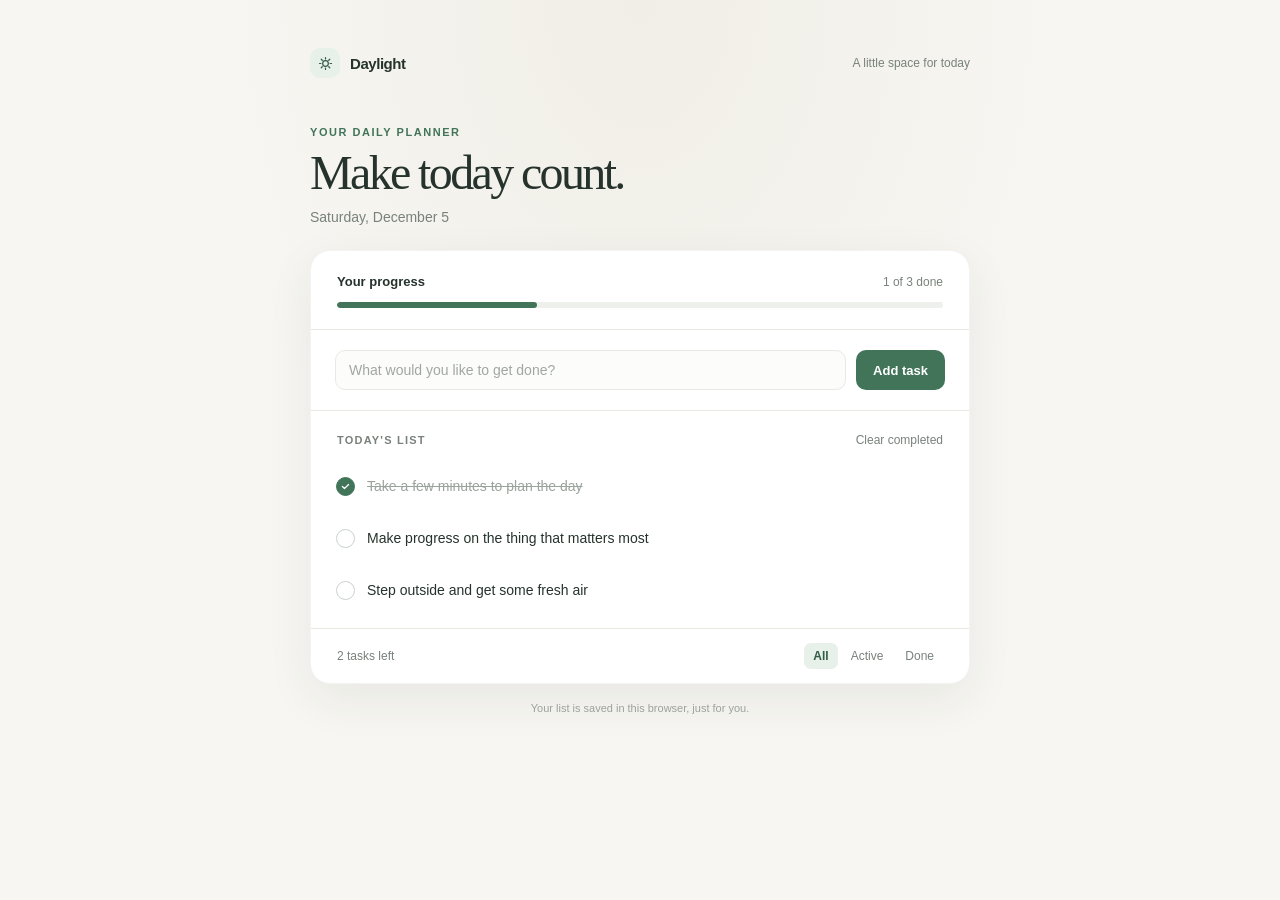
==== index.html @ 5125c072 "Publish Daylight planner on GitHub Pages Co-authored-by: Copilot <223556219+Copilot@users.noreply.gi" ====
<!doctype html>
<html lang="en">
  <head>
    <meta charset="utf-8">
    <meta name="viewport" content="width=device-width, initial-scale=1">
    <meta name="theme-color" content="#f7f6f2">
    <meta name="description" content="A small, calm daily planner that keeps your tasks in your browser.">
    <title>Daylight — your daily planner</title>
    <style>
      :root {
        color-scheme: light;
        --ink: #26332d;
        --muted: #78827b;
        --line: #e8e9e3;
        --paper: #fff;
        --canvas: #f7f6f2;
        --green: #42745a;
        --green-dark: #315b45;
        --mint: #e7f0e9;
        --orange: #e8a767;
        font-family: "Avenir Next", Avenir, "Segoe UI", sans-serif;
      }

      * { box-sizing: border-box; }

      body {
        min-width: 320px;
        min-height: 100vh;
        margin: 0;
        padding: 48px 20px;
        color: var(--ink);
        background:
          radial-gradient(ellipse at 50% 0%, #f0eee6 0, transparent 48%),
          var(--canvas);
      }

      button, input { font: inherit; }
      button { color: inherit; }

      .app {
        width: min(100%, 660px);
        margin: 0 auto;
      }

      .topbar {
        display: flex;
        align-items: center;
        justify-content: space-between;
        margin-bottom: 48px;
      }

      .brand {
        display: flex;
        align-items: center;
        gap: 10px;
        font-size: 15px;
        font-weight: 750;
        letter-spacing: -.03em;
      }

      .brand-mark {
        display: grid;
        width: 30px;
        height: 30px;
        place-items: center;
        border-radius: 10px;
        color: var(--green-dark);
        background: var(--mint);
      }

      .brand-mark svg { width: 17px; height: 17px; }

      .local-note {
        color: var(--muted);
        font-size: 12px;
      }

      .intro { margin-bottom: 25px; }

      .eyebrow {
        margin: 0 0 10px;
        color: var(--green);
        font-size: 11px;
        font-weight: 750;
        letter-spacing: .14em;
        text-transform: uppercase;
      }

      h1 {
        margin: 0;
        font-family: Georgia, "Times New Roman", serif;
        font-size: clamp(36px, 8vw, 48px);
        font-weight: 400;
        letter-spacing: -.055em;
        line-height: 1.05;
      }

      .date {
        margin: 11px 0 0;
        color: var(--muted);
        font-size: 14px;
      }

      .card {
        overflow: hidden;
        border: 1px solid rgba(38, 51, 45, .06);
        border-radius: 20px;
        background: var(--paper);
        box-shadow: 0 16px 48px rgba(38, 51, 45, .07);
      }

      .progress {
        padding: 23px 26px 21px;
        border-bottom: 1px solid var(--line);
      }

      .progress-copy {
        display: flex;
        align-items: baseline;
        justify-content: space-between;
        gap: 12px;
        margin-bottom: 13px;
        font-size: 13px;
      }

      .progress-copy strong { font-weight: 650; }
      .progress-copy span { color: var(--muted); font-size: 12px; }

      .progress-track {
        height: 6px;
        overflow: hidden;
        border-radius: 99px;
        background: #edf0eb;
      }

      .progress-fill {
        width: 0;
        height: 100%;
        border-radius: inherit;
        background: var(--green);
        transition: width 180ms ease;
      }

      .add-form {
        display: flex;
        gap: 10px;
        padding: 20px 24px;
        border-bottom: 1px solid var(--line);
      }

      .add-form input {
        width: 100%;
        min-width: 0;
        padding: 11px 13px;
        border: 1px solid var(--line);
        border-radius: 10px;
        outline: none;
        color: var(--ink);
        background: #fcfcfa;
        font-size: 14px;
        transition: border-color 150ms ease, box-shadow 150ms ease;
      }

      .add-form input::placeholder { color: #a0a7a1; }
      .add-form input:focus {
        border-color: #9ab5a1;
        box-shadow: 0 0 0 3px rgba(66, 116, 90, .1);
      }

      .add-button {
        flex: 0 0 auto;
        padding: 0 17px;
        border: 0;
        border-radius: 10px;
        color: white;
        background: var(--green);
        font-size: 13px;
        font-weight: 650;
        cursor: pointer;
        transition: background 150ms ease, transform 150ms ease;
      }

      .add-button:hover { background: var(--green-dark); }
      .add-button:active { transform: scale(.97); }

      .list-heading {
        display: flex;
        align-items: center;
        justify-content: space-between;
        padding: 18px 26px 9px;
      }

      .list-heading h2 {
        margin: 0;
        color: var(--muted);
        font-size: 11px;
        font-weight: 750;
        letter-spacing: .11em;
        text-transform: uppercase;
      }

      .clear-button {
        padding: 4px 0;
        border: 0;
        color: var(--muted);
        background: transparent;
        font-size: 12px;
        cursor: pointer;
      }

      .clear-button:hover { color: var(--green-dark); }

      .task-list {
        min-height: 100px;
        margin: 0;
        padding: 0 12px 12px;
        list-style: none;
      }

      .task {
        display: flex;
        align-items: center;
        gap: 12px;
        min-height: 52px;
        padding: 8px 13px;
        border-radius: 11px;
      }

      .task:hover { background: #fafbf8; }

      .task-check {
        display: grid;
        flex: 0 0 auto;
        width: 19px;
        height: 19px;
        padding: 0;
        place-items: center;
        border: 1.5px solid #cbd2cb;
        border-radius: 50%;
        background: transparent;
        cursor: pointer;
      }

      .task-check:hover { border-color: var(--green); }
      .task-check[aria-pressed="true"] {
        border-color: var(--green);
        color: white;
        background: var(--green);
      }

      .task-check svg { width: 11px; height: 11px; }

      .task-label {
        flex: 1;
        min-width: 0;
        overflow-wrap: anywhere;
        font-size: 14px;
        line-height: 1.4;
      }

      .task.is-complete .task-label {
        color: #9aa39c;
        text-decoration: line-through;
      }

      .delete-button {
        display: grid;
        flex: 0 0 auto;
        width: 30px;
        height: 30px;
        padding: 0;
        place-items: center;
        border: 0;
        border-radius: 8px;
        color: #9ba39d;
        background: transparent;
        cursor: pointer;
        opacity: 0;
      }

      .task:hover .delete-button, .delete-button:focus-visible { opacity: 1; }
      .delete-button:hover { color: #a44e3d; background: #f8eeeb; }
      .delete-button svg { width: 15px; height: 15px; }

      .empty-state {
        display: grid;
        min-height: 112px;
        padding: 20px;
        place-content: center;
        color: var(--muted);
        text-align: center;
      }

      .empty-state strong {
        margin-bottom: 5px;
        color: var(--ink);
        font-family: Georgia, "Times New Roman", serif;
        font-size: 17px;
        font-weight: 400;
      }

      .empty-state span { font-size: 12px; }

      .card-footer {
        display: flex;
        align-items: center;
        justify-content: space-between;
        gap: 12px;
        padding: 14px 26px;
        border-top: 1px solid var(--line);
        color: var(--muted);
        font-size: 12px;
      }

      .filters { display: flex; gap: 4px; }

      .filter-button {
        padding: 6px 9px;
        border: 0;
        border-radius: 7px;
        color: var(--muted);
        background: transparent;
        font-size: 12px;
        cursor: pointer;
      }

      .filter-button[aria-pressed="true"] {
        color: var(--green-dark);
        background: var(--mint);
        font-weight: 650;
      }

      .footer-note {
        margin: 18px 0 0;
        color: #9ba19b;
        font-size: 11px;
        text-align: center;
      }

      button:focus-visible {
        outline: 3px solid rgba(66, 116, 90, .3);
        outline-offset: 2px;
      }

      @media (max-width: 520px) {
        body { padding: 26px 14px; }
        .topbar { margin-bottom: 37px; }
        .local-note { font-size: 11px; }
        .progress { padding: 20px; }
        .add-form { padding: 17px 16px; }
        .list-heading { padding-right: 20px; padding-left: 20px; }
        .card-footer { padding: 12px 14px; }
        .delete-button { opacity: 1; }
      }
    </style>
  </head>
  <body>
    <main class="app">
      <header class="topbar">
        <div class="brand">
          <span class="brand-mark" aria-hidden="true">
            <svg viewBox="0 0 24 24" fill="none">
              <path d="M12 3.5v2M12 18.5v2M3.5 12h2m13 0h2M6 6l1.4 1.4m9.2 9.2L18 18m0-12-1.4 1.4m-9.2 9.2L6 18" stroke="currentColor" stroke-width="1.7" stroke-linecap="round"/>
              <circle cx="12" cy="12" r="4" stroke="currentColor" stroke-width="1.7"/>
            </svg>
          </span>
          Daylight
        </div>
        <span class="local-note">A little space for today</span>
      </header>

      <section class="intro" aria-labelledby="page-title">
        <p class="eyebrow">Your daily planner</p>
        <h1 id="page-title">Make today count.</h1>
        <p class="date" id="today-date"></p>
      </section>

      <section class="card" aria-label="Daily tasks">
        <div class="progress">
          <div class="progress-copy">
            <strong id="progress-label">Your progress</strong>
            <span id="progress-count" aria-live="polite"></span>
          </div>
          <div class="progress-track" role="progressbar" aria-label="Tasks completed" aria-valuemin="0" aria-valuemax="100" aria-valuenow="0" id="progress-bar">
            <div class="progress-fill" id="progress-fill"></div>
          </div>
        </div>

        <form class="add-form" id="task-form">
          <label class="sr-only" for="task-input">Add a task</label>
          <input id="task-input" name="task" type="text" placeholder="What would you like to get done?" maxlength="120" autocomplete="off" required>
          <button class="add-button" type="submit">Add task</button>
        </form>

        <div class="list-heading">
          <h2>Today's list</h2>
          <button class="clear-button" id="clear-completed" type="button">Clear completed</button>
        </div>
        <ul class="task-list" id="task-list" aria-live="polite"></ul>

        <footer class="card-footer">
          <span id="items-left"></span>
          <div class="filters" role="group" aria-label="Filter tasks">
            <button class="filter-button" type="button" data-filter="all" aria-pressed="true">All</button>
            <button class="filter-button" type="button" data-filter="active" aria-pressed="false">Active</button>
            <button class="filter-button" type="button" data-filter="completed" aria-pressed="false">Done</button>
          </div>
        </footer>
      </section>
      <p class="footer-note">Your list is saved in this browser, just for you.</p>
    </main>

    <style>
      .sr-only {
        position: absolute;
        width: 1px;
        height: 1px;
        overflow: hidden;
        clip: rect(0, 0, 0, 0);
        white-space: nowrap;
        clip-path: inset(50%);
      }
    </style>

    <script>
      const STORAGE_KEY = "daylight-tasks-v1";
      const starterTasks = [
        { id: 1, title: "Take a few minutes to plan the day", completed: true },
        { id: 2, title: "Make progress on the thing that matters most", completed: false },
        { id: 3, title: "Step outside and get some fresh air", completed: false }
      ];

      const taskForm = document.querySelector("#task-form");
      const taskInput = document.querySelector("#task-input");
      const taskList = document.querySelector("#task-list");
      const itemsLeft = document.querySelector("#items-left");
      const progressCount = document.querySelector("#progress-count");
      const progressFill = document.querySelector("#progress-fill");
      const progressBar = document.querySelector("#progress-bar");
      const clearCompletedButton = document.querySelector("#clear-completed");
      let tasks = loadTasks();
      let currentFilter = "all";

      function loadTasks() {
        const saved = localStorage.getItem(STORAGE_KEY);
        if (saved === null) {
          localStorage.setItem(STORAGE_KEY, JSON.stringify(starterTasks));
          return starterTasks.map((task) => ({ ...task }));
        }

        const parsed = JSON.parse(saved);
        if (!Array.isArray(parsed) || !parsed.every((task) =>
          Number.isInteger(task.id) &&
          typeof task.title === "string" &&
          typeof task.completed === "boolean"
        )) {
          throw new Error("Saved tasks have an unexpected format.");
        }
        return parsed;
      }

      function saveTasks() {
        localStorage.setItem(STORAGE_KEY, JSON.stringify(tasks));
      }

      function render() {
        const completedCount = tasks.filter((task) => task.completed).length;
        const activeCount = tasks.length - completedCount;
        const percentage = tasks.length === 0 ? 0 : Math.round((completedCount / tasks.length) * 100);
        const visibleTasks = tasks.filter((task) => {
          if (currentFilter === "active") return !task.completed;
          if (currentFilter === "completed") return task.completed;
          return true;
        });

        progressCount.textContent = `${completedCount} of ${tasks.length} done`;
        progressFill.style.width = `${percentage}%`;
        progressBar.setAttribute("aria-valuenow", String(percentage));
        itemsLeft.textContent = `${activeCount} ${activeCount === 1 ? "task" : "tasks"} left`;
        clearCompletedButton.disabled = completedCount === 0;
        clearCompletedButton.style.opacity = completedCount === 0 ? ".45" : "1";
        taskList.replaceChildren();

        if (visibleTasks.length === 0) {
          const empty = document.createElement("li");
          empty.className = "empty-state";
          const title = document.createElement("strong");
          const description = document.createElement("span");
          if (tasks.length === 0) {
            title.textContent = "A fresh start.";
            description.textContent = "Add a task above to get your day moving.";
          } else {
            title.textContent = currentFilter === "active" ? "All caught up." : "Nothing here yet.";
            description.textContent = currentFilter === "active" ? "You've completed every task." : "Try another filter to see your tasks.";
          }
          empty.append(title, description);
          taskList.append(empty);
          return;
        }

        for (const task of visibleTasks) {
          const item = document.createElement("li");
          item.className = `task${task.completed ? " is-complete" : ""}`;

          const check = document.createElement("button");
          check.className = "task-check";
          check.type = "button";
          check.setAttribute("aria-pressed", String(task.completed));
          check.setAttribute("aria-label", `${task.completed ? "Mark incomplete" : "Complete"}: ${task.title}`);
          if (task.completed) {
            check.innerHTML = '<svg viewBox="0 0 16 16" fill="none" aria-hidden="true"><path d="m3.5 8 3 3 6-6" stroke="currentColor" stroke-width="1.8" stroke-linecap="round" stroke-linejoin="round"/></svg>';
          }
          check.addEventListener("click", () => {
            task.completed = !task.completed;
            saveTasks();
            render();
          });

          const label = document.createElement("span");
          label.className = "task-label";
          label.textContent = task.title;

          const remove = document.createElement("button");
          remove.className = "delete-button";
          remove.type = "button";
          remove.setAttribute("aria-label", `Delete: ${task.title}`);
          remove.innerHTML = '<svg viewBox="0 0 20 20" fill="none" aria-hidden="true"><path d="M5 6h10m-8 0 .5 9h5L13 6m-4.5 0V4.5h3V6" stroke="currentColor" stroke-width="1.4" stroke-linecap="round" stroke-linejoin="round"/></svg>';
          remove.addEventListener("click", () => {
            tasks = tasks.filter((entry) => entry.id !== task.id);
            saveTasks();
            render();
          });

          item.append(check, label, remove);
          taskList.append(item);
        }
      }

      taskForm.addEventListener("submit", (event) => {
        event.preventDefault();
        const title = taskInput.value.trim();
        if (!title) return;
        tasks.push({ id: Date.now(), title, completed: false });
        saveTasks();
        taskInput.value = "";
        currentFilter = "all";
        updateFilters();
        render();
        taskInput.focus();
      });

      function updateFilters() {
        document.querySelectorAll(".filter-button").forEach((button) => {
          button.setAttribute("aria-pressed", String(button.dataset.filter === currentFilter));
        });
      }

      document.querySelectorAll(".filter-button").forEach((button) => {
        button.addEventListener("click", () => {
          currentFilter = button.dataset.filter;
          updateFilters();
          render();
        });
      });

      clearCompletedButton.addEventListener("click", () => {
        tasks = tasks.filter((task) => !task.completed);
        saveTasks();
        render();
      });

      document.querySelector("#today-date").textContent = new Intl.DateTimeFormat(undefined, {
        weekday: "long",
        month: "long",
        day: "numeric"
      }).format(new Date());

      render();
    </script>
  </body>
</html>
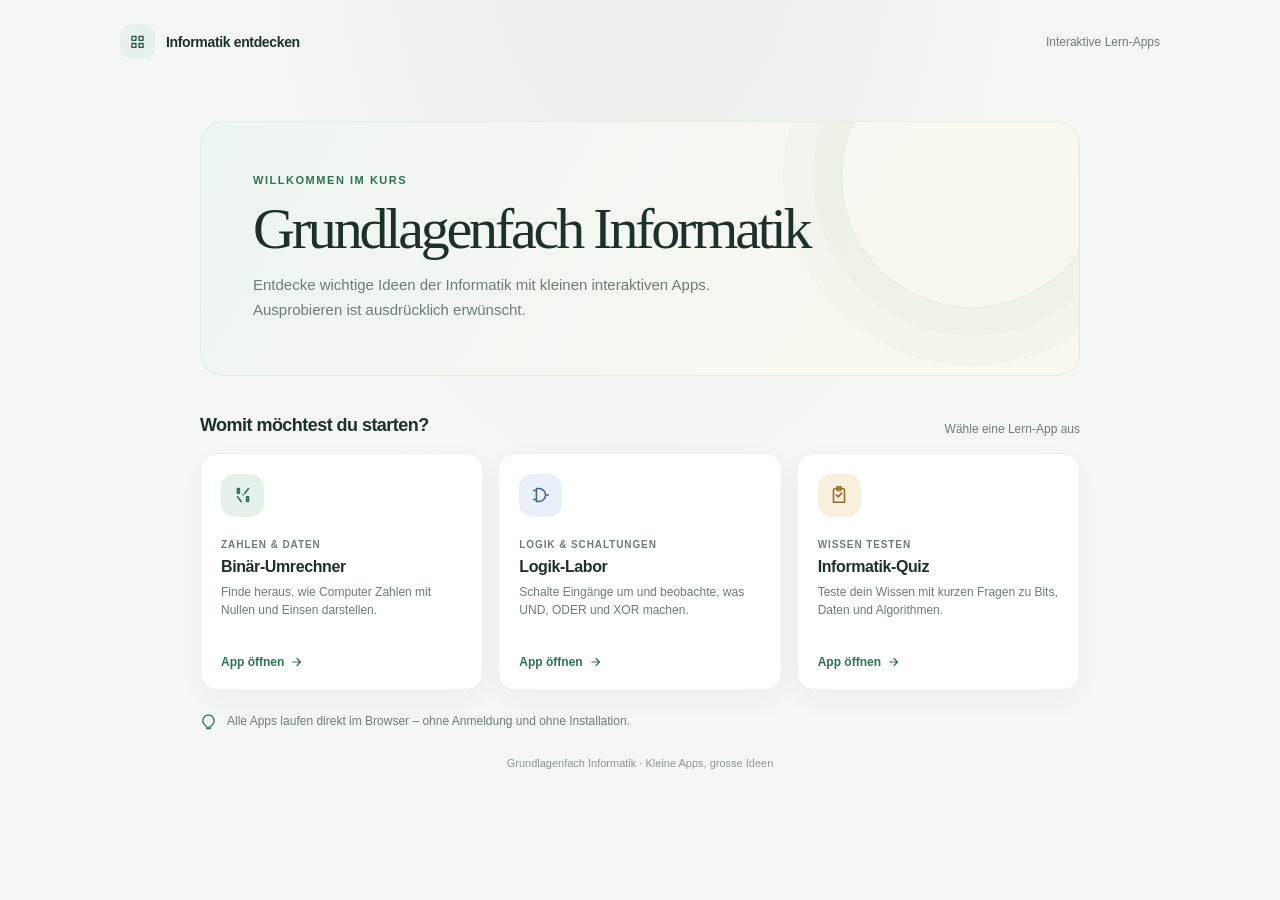
==== commit fa729180: "Add Informatik learning dashboard" ====
--- a/index.html
+++ b/index.html
@@ -1,23 +1,26 @@
 <!doctype html>
-<html lang="en">
+<html lang="de">
   <head>
     <meta charset="utf-8">
     <meta name="viewport" content="width=device-width, initial-scale=1">
-    <meta name="theme-color" content="#f7f6f2">
-    <meta name="description" content="A small, calm daily planner that keeps your tasks in your browser.">
-    <title>Daylight — your daily planner</title>
+    <meta name="theme-color" content="#f5f7f4">
+    <meta name="description" content="Interaktive Mini-Apps zum Entdecken der Grundlagen der Informatik.">
+    <title>Grundlagenfach Informatik</title>
     <style>
       :root {
         color-scheme: light;
-        --ink: #26332d;
-        --muted: #78827b;
-        --line: #e8e9e3;
+        --ink: #1e302a;
+        --muted: #6d7d75;
+        --line: #e4eae5;
         --paper: #fff;
-        --canvas: #f7f6f2;
-        --green: #42745a;
-        --green-dark: #315b45;
-        --mint: #e7f0e9;
-        --orange: #e8a767;
+        --canvas: #f5f7f4;
+        --green: #2f7253;
+        --green-dark: #22583f;
+        --mint: #e6f1e9;
+        --blue: #e9f0fa;
+        --blue-ink: #42638d;
+        --gold: #f8efdc;
+        --gold-ink: #9a6b22;
         font-family: "Avenir Next", Avenir, "Segoe UI", sans-serif;
       }
 
@@ -27,113 +30,438 @@
         min-width: 320px;
         min-height: 100vh;
         margin: 0;
-        padding: 48px 20px;
         color: var(--ink);
         background:
-          radial-gradient(ellipse at 50% 0%, #f0eee6 0, transparent 48%),
+          radial-gradient(ellipse at 50% -10%, #e8eee8 0, transparent 48%),
           var(--canvas);
       }
 
-      button, input { font: inherit; }
+      button, input, select { font: inherit; }
       button { color: inherit; }
-
-      .app {
-        width: min(100%, 660px);
-        margin: 0 auto;
-      }
-
-      .topbar {
+      [hidden] { display: none !important; }
+
+      .site-header {
         display: flex;
         align-items: center;
         justify-content: space-between;
-        margin-bottom: 48px;
+        width: min(100% - 40px, 1040px);
+        margin: 0 auto;
+        padding: 24px 0;
       }
 
       .brand {
+        display: flex;
+        align-items: center;
+        gap: 11px;
+        color: var(--ink);
+        font-size: 14px;
+        font-weight: 750;
+        letter-spacing: -.025em;
+        text-decoration: none;
+      }
+
+      .brand-mark {
+        display: grid;
+        width: 35px;
+        height: 35px;
+        place-items: center;
+        border-radius: 12px;
+        color: var(--green-dark);
+        background: var(--mint);
+      }
+
+      .brand-mark svg { width: 19px; height: 19px; }
+
+      .header-note {
+        color: var(--muted);
+        font-size: 12px;
+      }
+
+      .container {
+        width: min(100% - 40px, 880px);
+        margin: 0 auto;
+        padding: 38px 0 56px;
+      }
+
+      .hero {
+        position: relative;
+        overflow: hidden;
+        padding: clamp(29px, 6vw, 52px);
+        border: 1px solid rgba(47, 114, 83, .09);
+        border-radius: 24px;
+        background: linear-gradient(120deg, #edf5ef 0%, #f8f8f1 75%);
+      }
+
+      .hero::after {
+        position: absolute;
+        top: -76px;
+        right: -24px;
+        width: 260px;
+        height: 260px;
+        border: 1px solid rgba(47, 114, 83, .1);
+        border-radius: 50%;
+        box-shadow: 0 0 0 28px rgba(47, 114, 83, .025), 0 0 0 58px rgba(47, 114, 83, .025);
+        content: "";
+        pointer-events: none;
+      }
+
+      .eyebrow {
+        margin: 0 0 13px;
+        color: var(--green);
+        font-size: 11px;
+        font-weight: 800;
+        letter-spacing: .14em;
+        text-transform: uppercase;
+      }
+
+      h1, h2, h3, p { margin-top: 0; }
+
+      h1 {
+        max-width: 610px;
+        margin-bottom: 13px;
+        font-family: Georgia, "Times New Roman", serif;
+        font-size: clamp(36px, 8vw, 58px);
+        font-weight: 400;
+        letter-spacing: -.055em;
+        line-height: 1.03;
+      }
+
+      .hero-copy {
+        max-width: 520px;
+        margin: 0;
+        color: var(--muted);
+        font-size: 15px;
+        line-height: 1.7;
+      }
+
+      .section-heading {
+        display: flex;
+        align-items: end;
+        justify-content: space-between;
+        gap: 20px;
+        margin: 39px 0 17px;
+      }
+
+      .section-heading h2 {
+        margin: 0;
+        font-size: 18px;
+        font-weight: 700;
+        letter-spacing: -.03em;
+      }
+
+      .section-heading p {
+        margin: 0;
+        color: var(--muted);
+        font-size: 12px;
+      }
+
+      .app-grid {
+        display: grid;
+        grid-template-columns: repeat(3, minmax(0, 1fr));
+        gap: 15px;
+      }
+
+      .app-card {
+        display: flex;
+        min-height: 237px;
+        flex-direction: column;
+        align-items: flex-start;
+        padding: 20px;
+        border: 1px solid rgba(30, 48, 42, .07);
+        border-radius: 17px;
+        background: var(--paper);
+        box-shadow: 0 10px 28px rgba(30, 48, 42, .045);
+        text-align: left;
+        cursor: pointer;
+        transition: transform 160ms ease, box-shadow 160ms ease, border-color 160ms ease;
+      }
+
+      .app-card:hover {
+        transform: translateY(-3px);
+        border-color: rgba(47, 114, 83, .28);
+        box-shadow: 0 15px 32px rgba(30, 48, 42, .09);
+      }
+
+      .app-icon {
+        display: grid;
+        width: 43px;
+        height: 43px;
+        margin-bottom: 22px;
+        place-items: center;
+        border-radius: 14px;
+      }
+
+      .app-icon svg { width: 22px; height: 22px; }
+      .app-icon.green { color: var(--green); background: var(--mint); }
+      .app-icon.blue { color: var(--blue-ink); background: var(--blue); }
+      .app-icon.gold { color: var(--gold-ink); background: var(--gold); }
+
+      .app-topic {
+        margin-bottom: 8px;
+        color: var(--muted);
+        font-size: 10px;
+        font-weight: 750;
+        letter-spacing: .09em;
+        text-transform: uppercase;
+      }
+
+      .app-card h3 {
+        margin-bottom: 7px;
+        font-size: 16px;
+        font-weight: 700;
+        letter-spacing: -.025em;
+      }
+
+      .app-card p {
+        margin-bottom: 17px;
+        color: var(--muted);
+        font-size: 12px;
+        line-height: 1.55;
+      }
+
+      .card-link {
+        display: flex;
+        align-items: center;
+        gap: 6px;
+        margin-top: auto;
+        color: var(--green);
+        font-size: 12px;
+        font-weight: 700;
+      }
+
+      .card-link svg { width: 14px; height: 14px; }
+
+      .dashboard-note {
         display: flex;
         align-items: center;
         gap: 10px;
+        margin: 23px 0 0;
+        color: var(--muted);
+        font-size: 12px;
+      }
+
+      .dashboard-note svg {
+        flex: 0 0 auto;
+        width: 17px;
+        height: 17px;
+        color: var(--green);
+      }
+
+      .workspace {
+        padding: clamp(22px, 5vw, 36px);
+        border: 1px solid rgba(30, 48, 42, .07);
+        border-radius: 22px;
+        background: var(--paper);
+        box-shadow: 0 16px 48px rgba(30, 48, 42, .07);
+      }
+
+      .back-button {
+        display: inline-flex;
+        align-items: center;
+        gap: 7px;
+        margin-bottom: 30px;
+        padding: 0;
+        border: 0;
+        color: var(--muted);
+        background: transparent;
+        font-size: 12px;
+        cursor: pointer;
+      }
+
+      .back-button:hover { color: var(--green-dark); }
+      .back-button svg { width: 15px; height: 15px; }
+
+      .workspace h2 {
+        margin-bottom: 9px;
+        font-family: Georgia, "Times New Roman", serif;
+        font-size: clamp(30px, 6vw, 42px);
+        font-weight: 400;
+        letter-spacing: -.045em;
+      }
+
+      .workspace-intro {
+        max-width: 580px;
+        margin-bottom: 25px;
+        color: var(--muted);
+        font-size: 14px;
+        line-height: 1.65;
+      }
+
+      .demo-panel {
+        padding: 22px;
+        border: 1px solid var(--line);
+        border-radius: 15px;
+        background: #fbfcfa;
+      }
+
+      .demo-panel h3 {
+        margin-bottom: 15px;
+        font-size: 13px;
+        font-weight: 700;
+      }
+
+      .converter-grid {
+        display: grid;
+        grid-template-columns: 1fr auto 1fr;
+        align-items: end;
+        gap: 15px;
+      }
+
+      .field-label {
+        display: block;
+        margin-bottom: 8px;
+        color: var(--muted);
+        font-size: 11px;
+        font-weight: 700;
+      }
+
+      .text-field, .select-field {
+        width: 100%;
+        min-height: 46px;
+        padding: 10px 12px;
+        border: 1px solid #dfe6e0;
+        border-radius: 10px;
+        outline: none;
+        color: var(--ink);
+        background: white;
         font-size: 15px;
-        font-weight: 750;
-        letter-spacing: -.03em;
-      }
-
-      .brand-mark {
+      }
+
+      .text-field:focus, .select-field:focus {
+        border-color: #8eb19a;
+        box-shadow: 0 0 0 3px rgba(47, 114, 83, .1);
+      }
+
+      .text-field.binary {
+        font-family: "SFMono-Regular", Consolas, monospace;
+        letter-spacing: .06em;
+      }
+
+      .swap-mark {
         display: grid;
-        width: 30px;
-        height: 30px;
+        width: 32px;
+        height: 46px;
         place-items: center;
-        border-radius: 10px;
-        color: var(--green-dark);
+        color: #a4b0a7;
+        font-size: 20px;
+      }
+
+      .helper-text, .feedback {
+        min-height: 19px;
+        margin: 13px 0 0;
+        color: var(--muted);
+        font-size: 12px;
+        line-height: 1.5;
+      }
+
+      .button {
+        min-height: 41px;
+        padding: 0 15px;
+        border: 0;
+        border-radius: 9px;
+        color: white;
+        background: var(--green);
+        font-size: 12px;
+        font-weight: 700;
+        cursor: pointer;
+        transition: background 150ms ease, transform 150ms ease;
+      }
+
+      .button:hover { background: var(--green-dark); }
+      .button:active { transform: scale(.98); }
+      .button:disabled { cursor: not-allowed; opacity: .45; }
+      .button.secondary { color: var(--green-dark); background: var(--mint); }
+      .button.secondary:hover { background: #d8e9dc; }
+
+      .bit-row {
+        display: flex;
+        flex-wrap: wrap;
+        align-items: center;
+        gap: 13px;
+        margin: 15px 0 21px;
+      }
+
+      .bit-control {
+        display: flex;
+        align-items: center;
+        gap: 9px;
+        font-size: 13px;
+        font-weight: 700;
+      }
+
+      .bit-toggle {
+        display: grid;
+        width: 46px;
+        height: 44px;
+        place-items: center;
+        border: 1px solid #dfe6e0;
+        border-radius: 11px;
+        color: var(--muted);
+        background: white;
+        font-family: "SFMono-Regular", Consolas, monospace;
+        font-size: 20px;
+        cursor: pointer;
+      }
+
+      .bit-toggle[aria-checked="true"] {
+        border-color: var(--green);
+        color: white;
+        background: var(--green);
+      }
+
+      .gate-layout {
+        display: grid;
+        grid-template-columns: 1fr auto;
+        align-items: end;
+        gap: 18px;
+      }
+
+      .logic-result {
+        display: flex;
+        align-items: center;
+        gap: 14px;
+        min-height: 72px;
+        margin-top: 20px;
+        padding: 14px 16px;
+        border-radius: 12px;
         background: var(--mint);
       }
 
-      .brand-mark svg { width: 17px; height: 17px; }
-
-      .local-note {
-        color: var(--muted);
-        font-size: 12px;
-      }
-
-      .intro { margin-bottom: 25px; }
-
-      .eyebrow {
-        margin: 0 0 10px;
-        color: var(--green);
-        font-size: 11px;
-        font-weight: 750;
-        letter-spacing: .14em;
-        text-transform: uppercase;
-      }
-
-      h1 {
-        margin: 0;
-        font-family: Georgia, "Times New Roman", serif;
-        font-size: clamp(36px, 8vw, 48px);
-        font-weight: 400;
-        letter-spacing: -.055em;
-        line-height: 1.05;
-      }
-
-      .date {
-        margin: 11px 0 0;
-        color: var(--muted);
-        font-size: 14px;
-      }
-
-      .card {
-        overflow: hidden;
-        border: 1px solid rgba(38, 51, 45, .06);
-        border-radius: 20px;
-        background: var(--paper);
-        box-shadow: 0 16px 48px rgba(38, 51, 45, .07);
-      }
-
-      .progress {
-        padding: 23px 26px 21px;
-        border-bottom: 1px solid var(--line);
-      }
-
-      .progress-copy {
-        display: flex;
-        align-items: baseline;
+      .result-bit {
+        display: grid;
+        width: 42px;
+        height: 42px;
+        place-items: center;
+        border-radius: 12px;
+        color: white;
+        background: var(--green);
+        font-family: "SFMono-Regular", Consolas, monospace;
+        font-size: 22px;
+        font-weight: 700;
+      }
+
+      .logic-result p { margin: 0; font-size: 13px; font-weight: 700; }
+      .logic-result span { display: block; margin-top: 3px; color: var(--muted); font-size: 11px; font-weight: 400; }
+
+      .quiz-topline {
+        display: flex;
         justify-content: space-between;
         gap: 12px;
         margin-bottom: 13px;
-        font-size: 13px;
-      }
-
-      .progress-copy strong { font-weight: 650; }
-      .progress-copy span { color: var(--muted); font-size: 12px; }
-
-      .progress-track {
-        height: 6px;
+        color: var(--muted);
+        font-size: 11px;
+        font-weight: 700;
+      }
+
+      .quiz-progress {
+        height: 5px;
         overflow: hidden;
+        margin-bottom: 22px;
         border-radius: 99px;
-        background: #edf0eb;
-      }
-
-      .progress-fill {
+        background: #e9eee9;
+      }
+
+      .quiz-progress-fill {
         width: 0;
         height: 100%;
         border-radius: inherit;
@@ -141,441 +469,507 @@
         transition: width 180ms ease;
       }
 
-      .add-form {
-        display: flex;
-        gap: 10px;
-        padding: 20px 24px;
-        border-bottom: 1px solid var(--line);
-      }
-
-      .add-form input {
+      .quiz-question {
+        margin-bottom: 17px;
+        font-size: 18px;
+        font-weight: 650;
+        line-height: 1.4;
+      }
+
+      .quiz-answers { display: grid; gap: 9px; }
+
+      .answer-button {
         width: 100%;
-        min-width: 0;
-        padding: 11px 13px;
-        border: 1px solid var(--line);
+        padding: 12px 14px;
+        border: 1px solid #e1e8e2;
         border-radius: 10px;
-        outline: none;
-        color: var(--ink);
-        background: #fcfcfa;
-        font-size: 14px;
-        transition: border-color 150ms ease, box-shadow 150ms ease;
-      }
-
-      .add-form input::placeholder { color: #a0a7a1; }
-      .add-form input:focus {
-        border-color: #9ab5a1;
-        box-shadow: 0 0 0 3px rgba(66, 116, 90, .1);
-      }
-
-      .add-button {
-        flex: 0 0 auto;
-        padding: 0 17px;
-        border: 0;
-        border-radius: 10px;
-        color: white;
-        background: var(--green);
+        background: white;
         font-size: 13px;
-        font-weight: 650;
+        text-align: left;
         cursor: pointer;
-        transition: background 150ms ease, transform 150ms ease;
-      }
-
-      .add-button:hover { background: var(--green-dark); }
-      .add-button:active { transform: scale(.97); }
-
-      .list-heading {
-        display: flex;
-        align-items: center;
-        justify-content: space-between;
-        padding: 18px 26px 9px;
-      }
-
-      .list-heading h2 {
-        margin: 0;
-        color: var(--muted);
-        font-size: 11px;
-        font-weight: 750;
-        letter-spacing: .11em;
-        text-transform: uppercase;
-      }
-
-      .clear-button {
-        padding: 4px 0;
-        border: 0;
-        color: var(--muted);
-        background: transparent;
+        transition: border-color 130ms ease, background 130ms ease;
+      }
+
+      .answer-button:not(:disabled):hover {
+        border-color: #8eb19a;
+        background: #f4f8f4;
+      }
+
+      .answer-button:disabled { cursor: default; }
+      .answer-button.correct { border-color: #8ab59a; background: #eaf4ed; }
+      .answer-button.incorrect { border-color: #e3a79a; background: #fbefec; }
+
+      .quiz-feedback {
+        min-height: 20px;
+        margin: 13px 0;
+        color: var(--muted);
         font-size: 12px;
-        cursor: pointer;
-      }
-
-      .clear-button:hover { color: var(--green-dark); }
-
-      .task-list {
-        min-height: 100px;
-        margin: 0;
-        padding: 0 12px 12px;
-        list-style: none;
-      }
-
-      .task {
-        display: flex;
-        align-items: center;
-        gap: 12px;
-        min-height: 52px;
-        padding: 8px 13px;
-        border-radius: 11px;
-      }
-
-      .task:hover { background: #fafbf8; }
-
-      .task-check {
-        display: grid;
-        flex: 0 0 auto;
-        width: 19px;
-        height: 19px;
-        padding: 0;
-        place-items: center;
-        border: 1.5px solid #cbd2cb;
-        border-radius: 50%;
-        background: transparent;
-        cursor: pointer;
-      }
-
-      .task-check:hover { border-color: var(--green); }
-      .task-check[aria-pressed="true"] {
-        border-color: var(--green);
-        color: white;
-        background: var(--green);
-      }
-
-      .task-check svg { width: 11px; height: 11px; }
-
-      .task-label {
-        flex: 1;
-        min-width: 0;
-        overflow-wrap: anywhere;
-        font-size: 14px;
-        line-height: 1.4;
-      }
-
-      .task.is-complete .task-label {
-        color: #9aa39c;
-        text-decoration: line-through;
-      }
-
-      .delete-button {
-        display: grid;
-        flex: 0 0 auto;
-        width: 30px;
-        height: 30px;
-        padding: 0;
-        place-items: center;
-        border: 0;
-        border-radius: 8px;
-        color: #9ba39d;
-        background: transparent;
-        cursor: pointer;
-        opacity: 0;
-      }
-
-      .task:hover .delete-button, .delete-button:focus-visible { opacity: 1; }
-      .delete-button:hover { color: #a44e3d; background: #f8eeeb; }
-      .delete-button svg { width: 15px; height: 15px; }
-
-      .empty-state {
-        display: grid;
-        min-height: 112px;
-        padding: 20px;
-        place-content: center;
-        color: var(--muted);
-        text-align: center;
-      }
-
-      .empty-state strong {
-        margin-bottom: 5px;
-        color: var(--ink);
-        font-family: Georgia, "Times New Roman", serif;
-        font-size: 17px;
-        font-weight: 400;
-      }
-
-      .empty-state span { font-size: 12px; }
-
-      .card-footer {
+        line-height: 1.5;
+      }
+
+      .quiz-footer {
         display: flex;
         align-items: center;
         justify-content: space-between;
         gap: 12px;
-        padding: 14px 26px;
-        border-top: 1px solid var(--line);
-        color: var(--muted);
-        font-size: 12px;
-      }
-
-      .filters { display: flex; gap: 4px; }
-
-      .filter-button {
-        padding: 6px 9px;
-        border: 0;
-        border-radius: 7px;
-        color: var(--muted);
-        background: transparent;
-        font-size: 12px;
-        cursor: pointer;
-      }
-
-      .filter-button[aria-pressed="true"] {
-        color: var(--green-dark);
+      }
+
+      .quiz-score { color: var(--muted); font-size: 12px; }
+
+      .quiz-finish {
+        padding: 18px;
+        border-radius: 12px;
         background: var(--mint);
-        font-weight: 650;
-      }
-
-      .footer-note {
-        margin: 18px 0 0;
-        color: #9ba19b;
+        text-align: center;
+      }
+
+      .quiz-finish h3 { margin-bottom: 7px; font-size: 19px; }
+      .quiz-finish p { margin-bottom: 16px; color: var(--muted); font-size: 13px; }
+
+      .site-footer {
+        margin-top: 27px;
+        color: #8b9990;
         font-size: 11px;
         text-align: center;
       }
 
-      button:focus-visible {
-        outline: 3px solid rgba(66, 116, 90, .3);
-        outline-offset: 2px;
+      button:focus-visible, a:focus-visible {
+        outline: 3px solid rgba(47, 114, 83, .3);
+        outline-offset: 3px;
+      }
+
+      @media (max-width: 700px) {
+        .app-grid { grid-template-columns: 1fr; }
+        .app-card { min-height: 0; display: grid; grid-template-columns: 48px 1fr; gap: 0 13px; }
+        .app-icon { grid-row: span 4; margin: 0; }
+        .app-topic, .app-card h3, .app-card p, .card-link { grid-column: 2; }
+        .app-topic { margin: 1px 0 6px; }
+        .app-card h3 { margin-bottom: 5px; }
+        .app-card p { margin-bottom: 9px; }
       }
 
       @media (max-width: 520px) {
-        body { padding: 26px 14px; }
-        .topbar { margin-bottom: 37px; }
-        .local-note { font-size: 11px; }
-        .progress { padding: 20px; }
-        .add-form { padding: 17px 16px; }
-        .list-heading { padding-right: 20px; padding-left: 20px; }
-        .card-footer { padding: 12px 14px; }
-        .delete-button { opacity: 1; }
+        .site-header { width: min(100% - 28px, 1040px); padding: 17px 0; }
+        .container { width: min(100% - 28px, 880px); padding: 24px 0 40px; }
+        .header-note { max-width: 125px; text-align: right; }
+        .hero { border-radius: 19px; }
+        .section-heading { align-items: flex-start; flex-direction: column; gap: 6px; margin-top: 30px; }
+        .converter-grid { grid-template-columns: 1fr; gap: 10px; }
+        .swap-mark { width: 100%; height: 20px; transform: rotate(90deg); }
+        .gate-layout { grid-template-columns: 1fr; }
+        .demo-panel { padding: 17px; }
       }
     </style>
   </head>
   <body>
-    <main class="app">
-      <header class="topbar">
-        <div class="brand">
-          <span class="brand-mark" aria-hidden="true">
-            <svg viewBox="0 0 24 24" fill="none">
-              <path d="M12 3.5v2M12 18.5v2M3.5 12h2m13 0h2M6 6l1.4 1.4m9.2 9.2L18 18m0-12-1.4 1.4m-9.2 9.2L6 18" stroke="currentColor" stroke-width="1.7" stroke-linecap="round"/>
-              <circle cx="12" cy="12" r="4" stroke="currentColor" stroke-width="1.7"/>
-            </svg>
-          </span>
-          Daylight
+    <header class="site-header">
+      <a class="brand" href="#" id="home-link">
+        <span class="brand-mark" aria-hidden="true">
+          <svg viewBox="0 0 24 24" fill="none">
+            <path d="M5 5.5h5v5H5zm9 0h5v5h-5zm-9 9h5v5H5zm9 0h5v5h-5z" stroke="currentColor" stroke-width="1.7" stroke-linejoin="round"/>
+          </svg>
+        </span>
+        Informatik entdecken
+      </a>
+      <span class="header-note">Interaktive Lern-Apps</span>
+    </header>
+
+    <main class="container">
+      <section id="dashboard" aria-labelledby="page-title">
+        <div class="hero">
+          <p class="eyebrow">Willkommen im Kurs</p>
+          <h1 id="page-title">Grundlagenfach Informatik</h1>
+          <p class="hero-copy">Entdecke wichtige Ideen der Informatik mit kleinen interaktiven Apps. Ausprobieren ist ausdrücklich erwünscht.</p>
         </div>
-        <span class="local-note">A little space for today</span>
-      </header>
-
-      <section class="intro" aria-labelledby="page-title">
-        <p class="eyebrow">Your daily planner</p>
-        <h1 id="page-title">Make today count.</h1>
-        <p class="date" id="today-date"></p>
+
+        <div class="section-heading">
+          <h2>Womit möchtest du starten?</h2>
+          <p>Wähle eine Lern-App aus</p>
+        </div>
+
+        <div class="app-grid">
+          <button class="app-card" type="button" data-open-app="binary-app">
+            <span class="app-icon green" aria-hidden="true">
+              <svg viewBox="0 0 24 24" fill="none"><path d="M8 5H6v5h2V5Zm10 9h-2v5h2v-5ZM6 14l4 5m8-14-4 5m-2 2h.01" stroke="currentColor" stroke-width="1.8" stroke-linecap="round" stroke-linejoin="round"/></svg>
+            </span>
+            <span class="app-topic">Zahlen &amp; Daten</span>
+            <h3>Binär-Umrechner</h3>
+            <p>Finde heraus, wie Computer Zahlen mit Nullen und Einsen darstellen.</p>
+            <span class="card-link">App öffnen <svg viewBox="0 0 20 20" fill="none" aria-hidden="true"><path d="M4 10h11m-5-5 5 5-5 5" stroke="currentColor" stroke-width="1.7" stroke-linecap="round" stroke-linejoin="round"/></svg></span>
+          </button>
+
+          <button class="app-card" type="button" data-open-app="logic-app">
+            <span class="app-icon blue" aria-hidden="true">
+              <svg viewBox="0 0 24 24" fill="none"><path d="M4 7h3m-3 10h3m0-12v14h3a7 7 0 0 0 0-14H7Zm10 7h3" stroke="currentColor" stroke-width="1.7" stroke-linecap="round" stroke-linejoin="round"/></svg>
+            </span>
+            <span class="app-topic">Logik &amp; Schaltungen</span>
+            <h3>Logik-Labor</h3>
+            <p>Schalte Eingänge um und beobachte, was UND, ODER und XOR machen.</p>
+            <span class="card-link">App öffnen <svg viewBox="0 0 20 20" fill="none" aria-hidden="true"><path d="M4 10h11m-5-5 5 5-5 5" stroke="currentColor" stroke-width="1.7" stroke-linecap="round" stroke-linejoin="round"/></svg></span>
+          </button>
+
+          <button class="app-card" type="button" data-open-app="quiz-app">
+            <span class="app-icon gold" aria-hidden="true">
+              <svg viewBox="0 0 24 24" fill="none"><path d="M8 5h8a2 2 0 0 1 2 2v13H6V7a2 2 0 0 1 2-2Zm2-2h4v4h-4V3Zm-1 9 2 2 4-4" stroke="currentColor" stroke-width="1.7" stroke-linecap="round" stroke-linejoin="round"/></svg>
+            </span>
+            <span class="app-topic">Wissen testen</span>
+            <h3>Informatik-Quiz</h3>
+            <p>Teste dein Wissen mit kurzen Fragen zu Bits, Daten und Algorithmen.</p>
+            <span class="card-link">App öffnen <svg viewBox="0 0 20 20" fill="none" aria-hidden="true"><path d="M4 10h11m-5-5 5 5-5 5" stroke="currentColor" stroke-width="1.7" stroke-linecap="round" stroke-linejoin="round"/></svg></span>
+          </button>
+        </div>
+
+        <p class="dashboard-note">
+          <svg viewBox="0 0 20 20" fill="none" aria-hidden="true"><path d="M10 2.5a6.5 6.5 0 0 0-3.8 11.8c.7.5 1.1 1.2 1.2 2.2h5.2c.1-1 .5-1.7 1.2-2.2A6.5 6.5 0 0 0 10 2.5Zm-2.1 16h4.2" stroke="currentColor" stroke-width="1.5" stroke-linecap="round" stroke-linejoin="round"/></svg>
+          Alle Apps laufen direkt im Browser – ohne Anmeldung und ohne Installation.
+        </p>
       </section>
 
-      <section class="card" aria-label="Daily tasks">
-        <div class="progress">
-          <div class="progress-copy">
-            <strong id="progress-label">Your progress</strong>
-            <span id="progress-count" aria-live="polite"></span>
+      <section class="workspace" id="binary-app" aria-labelledby="binary-title" hidden>
+        <button class="back-button" type="button" data-back>
+          <svg viewBox="0 0 20 20" fill="none" aria-hidden="true"><path d="M16 10H5m5 5-5-5 5-5" stroke="currentColor" stroke-width="1.7" stroke-linecap="round" stroke-linejoin="round"/></svg>
+          Alle Lern-Apps
+        </button>
+        <p class="eyebrow">Zahlen &amp; Daten</p>
+        <h2 id="binary-title" tabindex="-1">Binär-Umrechner</h2>
+        <p class="workspace-intro">Computer speichern Informationen als Bits. Ein Bit ist entweder 0 oder 1. Gib eine Zahl zwischen 0 und 255 ein und sieh dir ihre 8-Bit-Binärdarstellung an.</p>
+
+        <div class="demo-panel">
+          <h3>Zahl umrechnen</h3>
+          <div class="converter-grid">
+            <div>
+              <label class="field-label" for="decimal-input">Dezimalzahl (0–255)</label>
+              <input class="text-field" id="decimal-input" type="number" min="0" max="255" step="1" value="42" inputmode="numeric">
+            </div>
+            <span class="swap-mark" aria-hidden="true">⇄</span>
+            <div>
+              <label class="field-label" for="binary-input">Binärzahl (8 Bit)</label>
+              <input class="text-field binary" id="binary-input" type="text" inputmode="numeric" maxlength="8" value="00101010" autocomplete="off">
+            </div>
           </div>
-          <div class="progress-track" role="progressbar" aria-label="Tasks completed" aria-valuemin="0" aria-valuemax="100" aria-valuenow="0" id="progress-bar">
-            <div class="progress-fill" id="progress-fill"></div>
+          <p class="helper-text" id="binary-feedback" aria-live="polite">42 im Zehnersystem entspricht 00101010 im Binärsystem.</p>
+          <button class="button secondary" id="random-number" type="button">Zufallszahl ausprobieren</button>
+        </div>
+      </section>
+
+      <section class="workspace" id="logic-app" aria-labelledby="logic-title" hidden>
+        <button class="back-button" type="button" data-back>
+          <svg viewBox="0 0 20 20" fill="none" aria-hidden="true"><path d="M16 10H5m5 5-5-5 5-5" stroke="currentColor" stroke-width="1.7" stroke-linecap="round" stroke-linejoin="round"/></svg>
+          Alle Lern-Apps
+        </button>
+        <p class="eyebrow">Logik &amp; Schaltungen</p>
+        <h2 id="logic-title" tabindex="-1">Logik-Labor</h2>
+        <p class="workspace-intro">Logikgatter verarbeiten die Werte 0 und 1. Wähle ein Gatter und schalte die Eingänge um, um den Ausgang zu beobachten.</p>
+
+        <div class="demo-panel">
+          <div class="gate-layout">
+            <div>
+              <label class="field-label" for="gate-select">Logikgatter</label>
+              <select class="select-field" id="gate-select">
+                <option value="AND">UND (AND)</option>
+                <option value="OR">ODER (OR)</option>
+                <option value="XOR">XOR (entweder-oder)</option>
+              </select>
+            </div>
+            <span class="app-topic" id="gate-formula">A UND B</span>
+          </div>
+          <div class="bit-row" aria-label="Eingänge umschalten">
+            <div class="bit-control">Eingang A
+              <button class="bit-toggle" type="button" data-bit="a" role="switch" aria-checked="false" aria-label="Eingang A">0</button>
+            </div>
+            <div class="bit-control">Eingang B
+              <button class="bit-toggle" type="button" data-bit="b" role="switch" aria-checked="false" aria-label="Eingang B">0</button>
+            </div>
+          </div>
+          <div class="logic-result" aria-live="polite">
+            <span class="result-bit" id="logic-output">0</span>
+            <p id="logic-explanation">Ausgang<span>UND gibt nur dann 1 aus, wenn beide Eingänge 1 sind.</span></p>
           </div>
         </div>
-
-        <form class="add-form" id="task-form">
-          <label class="sr-only" for="task-input">Add a task</label>
-          <input id="task-input" name="task" type="text" placeholder="What would you like to get done?" maxlength="120" autocomplete="off" required>
-          <button class="add-button" type="submit">Add task</button>
-        </form>
-
-        <div class="list-heading">
-          <h2>Today's list</h2>
-          <button class="clear-button" id="clear-completed" type="button">Clear completed</button>
+      </section>
+
+      <section class="workspace" id="quiz-app" aria-labelledby="quiz-title" hidden>
+        <button class="back-button" type="button" data-back>
+          <svg viewBox="0 0 20 20" fill="none" aria-hidden="true"><path d="M16 10H5m5 5-5-5 5-5" stroke="currentColor" stroke-width="1.7" stroke-linecap="round" stroke-linejoin="round"/></svg>
+          Alle Lern-Apps
+        </button>
+        <p class="eyebrow">Wissen testen</p>
+        <h2 id="quiz-title" tabindex="-1">Informatik-Quiz</h2>
+        <p class="workspace-intro">Drei kurze Fragen. Wähle jeweils eine Antwort aus und schau, was du schon weißt.</p>
+
+        <div class="demo-panel" id="quiz-panel">
+          <div class="quiz-topline">
+            <span id="quiz-counter">Frage 1 von 3</span>
+            <span id="quiz-score">Punkte: 0</span>
+          </div>
+          <div class="quiz-progress" aria-hidden="true"><div class="quiz-progress-fill" id="quiz-progress"></div></div>
+          <p class="quiz-question" id="quiz-question"></p>
+          <div class="quiz-answers" id="quiz-answers"></div>
+          <p class="quiz-feedback" id="quiz-feedback" aria-live="polite"></p>
+          <div class="quiz-footer">
+            <span class="quiz-score">Eine Frage nach der anderen – du schaffst das.</span>
+            <button class="button" id="quiz-next" type="button" disabled>Weiter</button>
+          </div>
         </div>
-        <ul class="task-list" id="task-list" aria-live="polite"></ul>
-
-        <footer class="card-footer">
-          <span id="items-left"></span>
-          <div class="filters" role="group" aria-label="Filter tasks">
-            <button class="filter-button" type="button" data-filter="all" aria-pressed="true">All</button>
-            <button class="filter-button" type="button" data-filter="active" aria-pressed="false">Active</button>
-            <button class="filter-button" type="button" data-filter="completed" aria-pressed="false">Done</button>
-          </div>
-        </footer>
+        <div class="quiz-finish" id="quiz-finish" hidden aria-live="polite">
+          <h3 id="quiz-finish-title"></h3>
+          <p id="quiz-finish-copy"></p>
+          <button class="button" id="quiz-restart" type="button">Nochmal spielen</button>
+        </div>
       </section>
-      <p class="footer-note">Your list is saved in this browser, just for you.</p>
+
+      <footer class="site-footer">Grundlagenfach Informatik · Kleine Apps, grosse Ideen</footer>
     </main>
 
-    <style>
-      .sr-only {
-        position: absolute;
-        width: 1px;
-        height: 1px;
-        overflow: hidden;
-        clip: rect(0, 0, 0, 0);
-        white-space: nowrap;
-        clip-path: inset(50%);
-      }
-    </style>
-
     <script>
-      const STORAGE_KEY = "daylight-tasks-v1";
-      const starterTasks = [
-        { id: 1, title: "Take a few minutes to plan the day", completed: true },
-        { id: 2, title: "Make progress on the thing that matters most", completed: false },
-        { id: 3, title: "Step outside and get some fresh air", completed: false }
-      ];
-
-      const taskForm = document.querySelector("#task-form");
-      const taskInput = document.querySelector("#task-input");
-      const taskList = document.querySelector("#task-list");
-      const itemsLeft = document.querySelector("#items-left");
-      const progressCount = document.querySelector("#progress-count");
-      const progressFill = document.querySelector("#progress-fill");
-      const progressBar = document.querySelector("#progress-bar");
-      const clearCompletedButton = document.querySelector("#clear-completed");
-      let tasks = loadTasks();
-      let currentFilter = "all";
-
-      function loadTasks() {
-        const saved = localStorage.getItem(STORAGE_KEY);
-        if (saved === null) {
-          localStorage.setItem(STORAGE_KEY, JSON.stringify(starterTasks));
-          return starterTasks.map((task) => ({ ...task }));
-        }
-
-        const parsed = JSON.parse(saved);
-        if (!Array.isArray(parsed) || !parsed.every((task) =>
-          Number.isInteger(task.id) &&
-          typeof task.title === "string" &&
-          typeof task.completed === "boolean"
-        )) {
-          throw new Error("Saved tasks have an unexpected format.");
-        }
-        return parsed;
-      }
-
-      function saveTasks() {
-        localStorage.setItem(STORAGE_KEY, JSON.stringify(tasks));
-      }
-
-      function render() {
-        const completedCount = tasks.filter((task) => task.completed).length;
-        const activeCount = tasks.length - completedCount;
-        const percentage = tasks.length === 0 ? 0 : Math.round((completedCount / tasks.length) * 100);
-        const visibleTasks = tasks.filter((task) => {
-          if (currentFilter === "active") return !task.completed;
-          if (currentFilter === "completed") return task.completed;
-          return true;
-        });
-
-        progressCount.textContent = `${completedCount} of ${tasks.length} done`;
-        progressFill.style.width = `${percentage}%`;
-        progressBar.setAttribute("aria-valuenow", String(percentage));
-        itemsLeft.textContent = `${activeCount} ${activeCount === 1 ? "task" : "tasks"} left`;
-        clearCompletedButton.disabled = completedCount === 0;
-        clearCompletedButton.style.opacity = completedCount === 0 ? ".45" : "1";
-        taskList.replaceChildren();
-
-        if (visibleTasks.length === 0) {
-          const empty = document.createElement("li");
-          empty.className = "empty-state";
-          const title = document.createElement("strong");
-          const description = document.createElement("span");
-          if (tasks.length === 0) {
-            title.textContent = "A fresh start.";
-            description.textContent = "Add a task above to get your day moving.";
-          } else {
-            title.textContent = currentFilter === "active" ? "All caught up." : "Nothing here yet.";
-            description.textContent = currentFilter === "active" ? "You've completed every task." : "Try another filter to see your tasks.";
-          }
-          empty.append(title, description);
-          taskList.append(empty);
+      const dashboard = document.querySelector("#dashboard");
+      const appViews = new Map(
+        [...document.querySelectorAll(".workspace")].map((view) => [view.id, view])
+      );
+
+      function showDashboard() {
+        appViews.forEach((view) => { view.hidden = true; });
+        dashboard.hidden = false;
+        window.scrollTo({ top: 0, behavior: "smooth" });
+      }
+
+      function showApp(id) {
+        const view = appViews.get(id);
+        if (!view) {
+          showDashboard();
           return;
         }
-
-        for (const task of visibleTasks) {
-          const item = document.createElement("li");
-          item.className = `task${task.completed ? " is-complete" : ""}`;
-
-          const check = document.createElement("button");
-          check.className = "task-check";
-          check.type = "button";
-          check.setAttribute("aria-pressed", String(task.completed));
-          check.setAttribute("aria-label", `${task.completed ? "Mark incomplete" : "Complete"}: ${task.title}`);
-          if (task.completed) {
-            check.innerHTML = '<svg viewBox="0 0 16 16" fill="none" aria-hidden="true"><path d="m3.5 8 3 3 6-6" stroke="currentColor" stroke-width="1.8" stroke-linecap="round" stroke-linejoin="round"/></svg>';
-          }
-          check.addEventListener("click", () => {
-            task.completed = !task.completed;
-            saveTasks();
-            render();
-          });
-
-          const label = document.createElement("span");
-          label.className = "task-label";
-          label.textContent = task.title;
-
-          const remove = document.createElement("button");
-          remove.className = "delete-button";
-          remove.type = "button";
-          remove.setAttribute("aria-label", `Delete: ${task.title}`);
-          remove.innerHTML = '<svg viewBox="0 0 20 20" fill="none" aria-hidden="true"><path d="M5 6h10m-8 0 .5 9h5L13 6m-4.5 0V4.5h3V6" stroke="currentColor" stroke-width="1.4" stroke-linecap="round" stroke-linejoin="round"/></svg>';
-          remove.addEventListener("click", () => {
-            tasks = tasks.filter((entry) => entry.id !== task.id);
-            saveTasks();
-            render();
-          });
-
-          item.append(check, label, remove);
-          taskList.append(item);
-        }
-      }
-
-      taskForm.addEventListener("submit", (event) => {
-        event.preventDefault();
-        const title = taskInput.value.trim();
-        if (!title) return;
-        tasks.push({ id: Date.now(), title, completed: false });
-        saveTasks();
-        taskInput.value = "";
-        currentFilter = "all";
-        updateFilters();
-        render();
-        taskInput.focus();
-      });
-
-      function updateFilters() {
-        document.querySelectorAll(".filter-button").forEach((button) => {
-          button.setAttribute("aria-pressed", String(button.dataset.filter === currentFilter));
-        });
-      }
-
-      document.querySelectorAll(".filter-button").forEach((button) => {
+        dashboard.hidden = true;
+        appViews.forEach((appView) => { appView.hidden = appView !== view; });
+        view.querySelector("h2").focus();
+        window.scrollTo({ top: 0, behavior: "smooth" });
+      }
+
+      document.querySelectorAll("[data-open-app]").forEach((button) => {
         button.addEventListener("click", () => {
-          currentFilter = button.dataset.filter;
-          updateFilters();
-          render();
+          const id = button.dataset.openApp;
+          history.pushState({ app: id }, "", `#${id}`);
+          showApp(id);
         });
       });
 
-      clearCompletedButton.addEventListener("click", () => {
-        tasks = tasks.filter((task) => !task.completed);
-        saveTasks();
-        render();
+      document.querySelectorAll("[data-back]").forEach((button) => {
+        button.addEventListener("click", () => {
+          if (history.state?.app) {
+            history.back();
+          } else {
+            history.replaceState(null, "", window.location.pathname);
+            showDashboard();
+          }
+        });
       });
 
-      document.querySelector("#today-date").textContent = new Intl.DateTimeFormat(undefined, {
-        weekday: "long",
-        month: "long",
-        day: "numeric"
-      }).format(new Date());
-
-      render();
+      document.querySelector("#home-link").addEventListener("click", (event) => {
+        event.preventDefault();
+        history.replaceState(null, "", window.location.pathname);
+        showDashboard();
+      });
+
+      window.addEventListener("popstate", () => {
+        const id = window.location.hash.slice(1);
+        if (appViews.has(id)) showApp(id);
+        else showDashboard();
+      });
+
+      const initialApp = window.location.hash.slice(1);
+      if (appViews.has(initialApp)) showApp(initialApp);
+
+      const decimalInput = document.querySelector("#decimal-input");
+      const binaryInput = document.querySelector("#binary-input");
+      const binaryFeedback = document.querySelector("#binary-feedback");
+
+      function setDecimalValue(value) {
+        decimalInput.value = String(value);
+        binaryInput.value = value.toString(2).padStart(8, "0");
+        binaryFeedback.textContent = `${value} im Zehnersystem entspricht ${binaryInput.value} im Binärsystem.`;
+      }
+
+      decimalInput.addEventListener("input", () => {
+        const rawValue = decimalInput.value.trim();
+        if (rawValue === "") {
+          binaryInput.value = "";
+          binaryFeedback.textContent = "Gib eine ganze Zahl zwischen 0 und 255 ein.";
+          return;
+        }
+        const value = Number(rawValue);
+        if (!Number.isInteger(value) || value < 0 || value > 255) {
+          binaryInput.value = "";
+          binaryFeedback.textContent = "Bitte gib eine ganze Zahl zwischen 0 und 255 ein.";
+          return;
+        }
+        setDecimalValue(value);
+      });
+
+      binaryInput.addEventListener("input", () => {
+        const rawValue = binaryInput.value.trim();
+        if (rawValue === "") {
+          decimalInput.value = "";
+          binaryFeedback.textContent = "Gib eine Binärzahl mit 1 bis 8 Bits ein.";
+          return;
+        }
+        if (!/^[01]{1,8}$/.test(rawValue)) {
+          decimalInput.value = "";
+          binaryFeedback.textContent = "Eine Binärzahl besteht aus 1 bis 8 Nullen und Einsen.";
+          return;
+        }
+        const value = Number.parseInt(rawValue, 2);
+        decimalInput.value = String(value);
+        binaryFeedback.textContent = `${rawValue} im Binärsystem entspricht ${value} im Zehnersystem.`;
+      });
+
+      document.querySelector("#random-number").addEventListener("click", () => {
+        setDecimalValue(Math.floor(Math.random() * 256));
+      });
+
+      const gateSelect = document.querySelector("#gate-select");
+      const gateFormula = document.querySelector("#gate-formula");
+      const logicOutput = document.querySelector("#logic-output");
+      const logicExplanation = document.querySelector("#logic-explanation");
+      const bits = { a: false, b: false };
+      const gateDescriptions = {
+        AND: { formula: "A UND B", explanation: "UND gibt nur dann 1 aus, wenn beide Eingänge 1 sind." },
+        OR: { formula: "A ODER B", explanation: "ODER gibt 1 aus, wenn mindestens ein Eingang 1 ist." },
+        XOR: { formula: "A XOR B", explanation: "XOR gibt 1 aus, wenn die Eingänge verschieden sind." }
+      };
+
+      function updateLogic() {
+        const gate = gateSelect.value;
+        const description = gateDescriptions[gate];
+        let output = false;
+        if (gate === "AND") output = bits.a && bits.b;
+        if (gate === "OR") output = bits.a || bits.b;
+        if (gate === "XOR") output = bits.a !== bits.b;
+        gateFormula.textContent = description.formula;
+        logicOutput.textContent = output ? "1" : "0";
+        logicExplanation.replaceChildren();
+        logicExplanation.append(description.formula);
+        const detail = document.createElement("span");
+        detail.textContent = description.explanation;
+        logicExplanation.append(detail);
+      }
+
+      document.querySelectorAll(".bit-toggle").forEach((button) => {
+        button.addEventListener("click", () => {
+          const bit = button.dataset.bit;
+          bits[bit] = !bits[bit];
+          button.setAttribute("aria-checked", String(bits[bit]));
+          button.textContent = bits[bit] ? "1" : "0";
+          updateLogic();
+        });
+      });
+      gateSelect.addEventListener("change", updateLogic);
+
+      const questions = [
+        {
+          question: "Wie viele Bits hat ein Byte?",
+          answers: ["4 Bits", "8 Bits", "16 Bits"],
+          correct: 1,
+          explanation: "Ein Byte besteht aus 8 Bits."
+        },
+        {
+          question: "Welche Ziffern verwendet das Binärsystem?",
+          answers: ["0 und 1", "0 bis 7", "1 bis 9"],
+          correct: 0,
+          explanation: "Im Binärsystem gibt es nur die Ziffern 0 und 1."
+        },
+        {
+          question: "Was ist ein Algorithmus?",
+          answers: ["Ein Bauteil im Computer", "Eine Folge von Anweisungen", "Eine Programmiersprache"],
+          correct: 1,
+          explanation: "Ein Algorithmus ist eine eindeutige Folge von Schritten zur Lösung einer Aufgabe."
+        }
+      ];
+
+      const quizPanel = document.querySelector("#quiz-panel");
+      const quizFinish = document.querySelector("#quiz-finish");
+      const quizCounter = document.querySelector("#quiz-counter");
+      const quizScore = document.querySelector("#quiz-score");
+      const quizProgress = document.querySelector("#quiz-progress");
+      const quizQuestion = document.querySelector("#quiz-question");
+      const quizAnswers = document.querySelector("#quiz-answers");
+      const quizFeedback = document.querySelector("#quiz-feedback");
+      const quizNext = document.querySelector("#quiz-next");
+      let questionIndex = 0;
+      let score = 0;
+      let answered = false;
+
+      function renderQuestion() {
+        const current = questions[questionIndex];
+        answered = false;
+        quizCounter.textContent = `Frage ${questionIndex + 1} von ${questions.length}`;
+        quizScore.textContent = `Punkte: ${score}`;
+        quizProgress.style.width = `${(questionIndex / questions.length) * 100}%`;
+        quizQuestion.textContent = current.question;
+        quizFeedback.textContent = "";
+        quizNext.disabled = true;
+        quizNext.textContent = questionIndex === questions.length - 1 ? "Ergebnis" : "Weiter";
+        quizAnswers.replaceChildren();
+
+        current.answers.forEach((answer, answerIndex) => {
+          const button = document.createElement("button");
+          button.className = "answer-button";
+          button.type = "button";
+          button.textContent = answer;
+          button.addEventListener("click", () => chooseAnswer(answerIndex));
+          quizAnswers.append(button);
+        });
+      }
+
+      function chooseAnswer(answerIndex) {
+        if (answered) return;
+        answered = true;
+        const current = questions[questionIndex];
+        const answerButtons = [...quizAnswers.querySelectorAll(".answer-button")];
+        answerButtons.forEach((button, index) => {
+          button.disabled = true;
+          if (index === current.correct) button.classList.add("correct");
+          if (index === answerIndex && index !== current.correct) button.classList.add("incorrect");
+        });
+        if (answerIndex === current.correct) {
+          score += 1;
+          quizFeedback.textContent = `Richtig! ${current.explanation}`;
+        } else {
+          quizFeedback.textContent = `Noch nicht ganz. ${current.explanation}`;
+        }
+        quizScore.textContent = `Punkte: ${score}`;
+        quizNext.disabled = false;
+      }
+
+      function finishQuiz() {
+        quizPanel.hidden = true;
+        quizFinish.hidden = false;
+        quizProgress.style.width = "100%";
+        document.querySelector("#quiz-finish-title").textContent = `${score} von ${questions.length} Punkten`;
+        document.querySelector("#quiz-finish-copy").textContent =
+          score === questions.length ? "Stark – du hast alle Fragen richtig beantwortet!" :
+          score === 0 ? "Ein guter Start. Schau dir die Apps an und probier es nochmal." :
+          "Gut gemacht! Mit jeder Runde bleibt mehr hängen.";
+      }
+
+      quizNext.addEventListener("click", () => {
+        if (questionIndex === questions.length - 1) {
+          finishQuiz();
+          return;
+        }
+        questionIndex += 1;
+        renderQuestion();
+      });
+
+      document.querySelector("#quiz-restart").addEventListener("click", () => {
+        questionIndex = 0;
+        score = 0;
+        quizPanel.hidden = false;
+        quizFinish.hidden = true;
+        renderQuestion();
+      });
+
+      renderQuestion();
+      updateLogic();
     </script>
   </body>
 </html>
